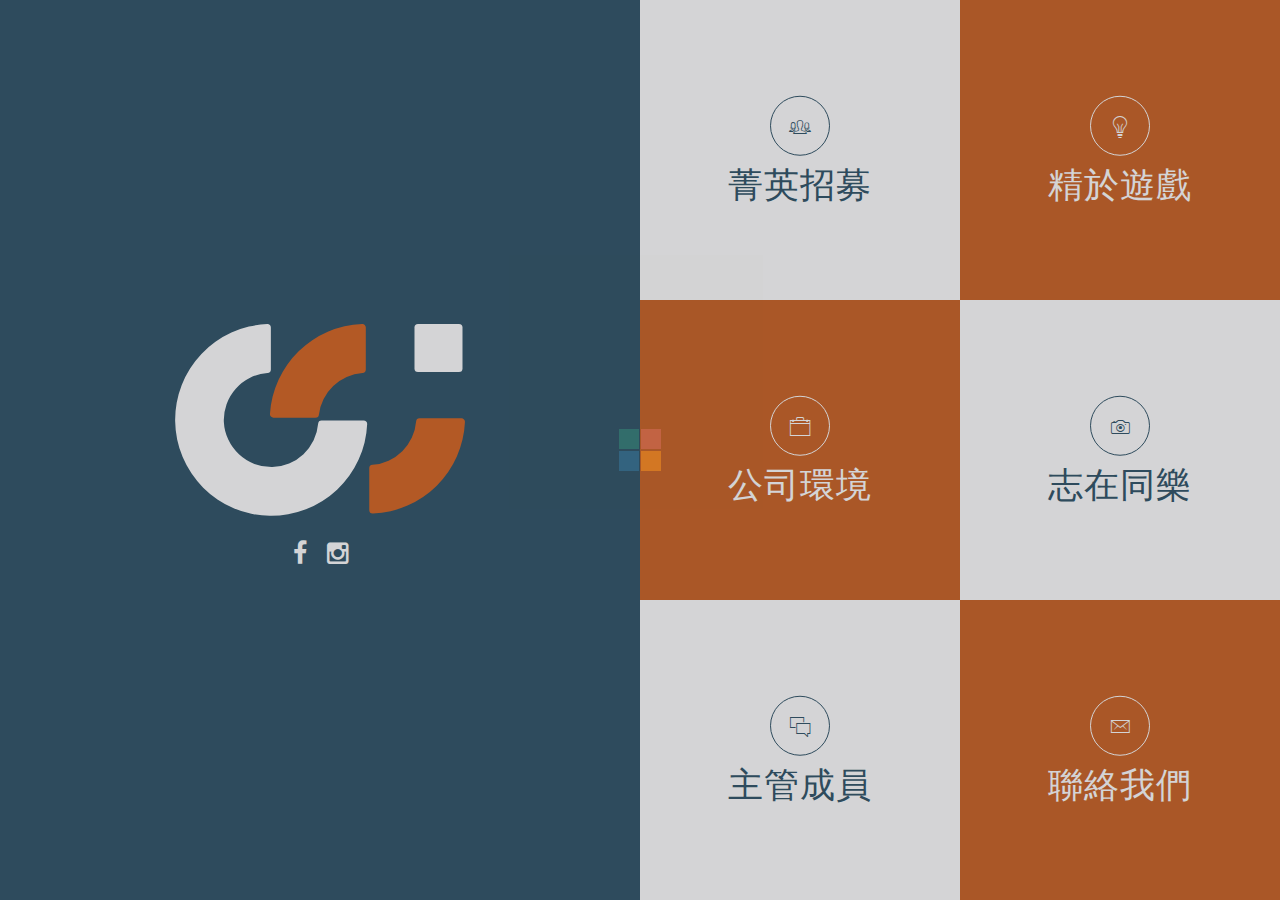
==== index.html @ e5012717 "deploy" ====
<!doctype html>

<html lang="en" class="no-js">

<head>

    <!-- meta data -->

    <meta charset="UTF-8">
    <meta http-equiv="X-UA-Compatible" content="IE=edge">
    <meta name=viewport content="width=device-width, initial-scale=1">

    <!-- title and favicon -->

    <title>搞資訊 :: 專業的團隊</title>


    <!--necessary stylesheets -->

    <link type="text/css" rel="stylesheet" href="assets/css/bootstrap.min.css">
    <link type="text/css" rel="stylesheet" href="assets/css/font-awesome.min.css">
    <link type="text/css" rel="stylesheet" href="assets/css/ionicons.min.css">
    <link type="text/css" rel="stylesheet" href="assets/css/magnific-popup.css">
    <link type="text/css" rel="stylesheet" href="assets/css/owl.carousel.css">
    <link type="text/css" rel="stylesheet" href="assets/css/owl.theme.css">
    <link type="text/css" rel="stylesheet" href="assets/css/style.css">

    <!--[if lt IE 9]>
    <script src="https://oss.maxcdn.com/html5shiv/3.7.2/html5shiv.min.js"></script>
    <script src="https://oss.maxcdn.com/respond/1.4.2/respond.min.js"></script>
    <![endif]-->

    <!--[if IE]>
		<style>
		    .flip-container:hover .back,
			.flip-container.hover .back {
			    backface-visibility: visible !important;
			}
		</style>
	<![endif]-->


</head>


<body>

    <!--
    1 ) Preloader
    -->

    <div id="preloader">
        <div class="loader">
            <span></span>
            <span></span>
            <span></span>
            <span></span>
        </div>
    </div>

    <!-- home-page -->

    <div class="home-page">

        <!--
        2 ) Intro Content
        -->

        <div class="introduction flexBox image_logo_intro">
            <div class="intro-content ">
                <div class="flexBox col-xs-9 col-sm-12">
                    <img alt="" src="assets/img/logo.svg" class="">
                    <div class="social-media">
                    <a href="#" class="fa fa-facebook" data-toggle="tooltip" title="Facebook"></a>
                    <a href="#" class="fa fa-instagram" data-toggle="tooltip" title="Instagram"></a>
                    </div>
                    <!-- Social Media Icons [ END ] -->
                </div>
            </div>
        </div>


        <!--
        3 ) Navigation Menu
        -->

        <div class="six_nav_item menu">
            <div data-url_target="faq" class="menu_button">
                <!-- <img alt="" src="assets/img/about.jpg"> -->
                <div class="mask white"></div>
                <div class="heading white">
                    <i class="ion-ios-people-outline hidden-xs"></i>
                    <h2>菁英招募</h2>
                </div>
            </div>

            <div data-url_target="service" class="service-btn menu_button">
                <!-- <img alt="" src="assets/img/service.jpg"> -->
                <div class="mask"></div>
                <div class="heading">
                    <i class="ion-ios-lightbulb-outline hidden-xs"></i>
                    <h2>精於遊戲</h2>
                </div>
            </div>


            <div data-url_target="portfolio" class="portfolio-btn menu_button">
                <!-- <img alt="" src="assets/img/portfolio.jpg"> -->
                <div class="mask"></div>
                <div class="heading">
                    <i class="ion-ios-briefcase-outline hidden-xs"></i>
                    <h2>公司環境</h2>
                </div>
            </div>


            <div data-url_target="gallery" class="gallery-btn menu_button">
                <!-- <img alt="" src="assets/img/gallery.jpg"> -->
                <div class="mask white"></div>
                <div class="heading white">
                    <i class="ion-ios-camera-outline hidden-xs"></i>
                    <h2>志在同樂</h2>
                </div>
            </div>


            <div data-url_target="about_us" class="faq-btn menu_button">
                <!-- <img alt="" src="assets/img/faq.jpg"> -->
                <div class="mask white"></div>
                <div class="heading white">
                    <i class="ion-ios-chatboxes-outline hidden-xs"></i>
                    <h2>主管成員</h2>
                </div>
            </div>


            <div data-url_target="contact" class="contact-btn menu_button">
                <!-- <img alt="" src="assets/img/contact.jpg"> -->
                <div class="mask"></div>
                <div class="heading">
                    <i class="ion-ios-email-outline hidden-xs"></i>
                    <h2>聯絡我們</h2>
                </div>
            </div>

        </div>
    </div>

    <!--
    4 ) Close Button
    -->

    <div class="close-btn"></div>

    <!--
    5 ) Profile Page
    -->

    <div id="about_us" class="profile-page container-fluid page">
        <div class="row">
            <!--( a ) Profile Page Fixed Image Portion -->

            <div class="image-container col-md-3 hidden-xs hidden-sm">
                <div class="mask">
                </div>
                <div class="main-heading">
                    <h1>About us</h1>
                </div>
            </div>

            <!--( b ) Profile Page Content -->

            <div class="content-container col-md-9 col-sm-12">

                <!--( B ) What Can I Do -->

                <div class="clearfix full-height">
                    <h2 class="small-heading">主管成員</h2>
                    <div class="col-md-10 col-md-offset-1 col-xs-10 col-xs-offset-1">
                        <div class="row">

                            <div class="col-md-4 col-sm-12">
                                <div class="faq-desc-item">
                                    <div class="flip-container text-center">
                                        <div class="front flipper">
                                            <div class="team-member-box center-block text-center">
                                                <img src="assets/img/ceo.jpeg">
                                                <h4 class="text-capitalize">Nigel Ren</h4>
                                                <p class="text-uppercase">ceo</p>
                                            </div>
                                        </div><!-- front flipper -->
                                        <div class="back flipper">
                                            <h5>Nigel Ren</h5>
                                            <p>台資企業大陸地區行銷部門負責人，大陸地區產品專案經理，曾負責帶領兩岸品牌創建團隊，具多年網路行銷團隊經驗。擅長運用新穎文字結合多媒體傳播，重視團隊文化之建立，及成員間相互溝通，尊重多元意見，以營造良好的團隊工作環境。
                                            </p>
                                        </div><!-- /.back flipper -->
                                    </div><!-- /.flip-container -->
                                </div>
                            </div>

                            <div class="col-md-4 col-sm-12">
                                <div class="faq-desc-item">
                                    <div class="flip-container text-center">
                                        <div class="front flipper">
                                            <div class="team-member-box center-block text-center">
                                                <img src="assets/img/coo.jpeg">
                                                <h4 class="text-capitalize">Shin hui Yeh</h4>
                                                <p class="text-uppercase">coo</p>
                                            </div>
                                        </div><!-- front flipper -->
                                        <div class="back flipper">
                                            <h5>Shin hui Yeh</h5>
                                            <p>協助公司未來發展戰略中，編制的計劃要能從現有的實際業務出發，為公司創造最大價值，協助制定公司擴張戰略。
                                             在財務的預算和管理制定並要求嚴格執行相應的程序，以確保公司管理者取得的信息完全無誤，用以確定目標、做出決策、監督經營。
                                            </p>
                                        </div><!-- /.back flipper -->
                                    </div><!-- /.flip-container -->
                                </div>
                            </div>

                            <div class="col-md-4 col-sm-12">
                                <div class="faq-desc-item">
                                    <div class="flip-container text-center">
                                        <div class="front flipper">
                                            <div class="team-member-box center-block text-center">
                                                <img src="assets/img/cto.jpeg">
                                                <h4 class="text-capitalize">Rex</h4>
                                                <p class="text-uppercase">cto</p>
                                            </div>
                                        </div><!-- front flipper -->
                                        <div class="back flipper">
                                            <h5>Rex</h5>
                                            <p>具備多年互聯網及軟體開發經驗。於大數據、影像辨識、IOT領域等豐富的技術背景，能不斷評估最新的技術動態，隨時思考新的技術與公司現今產品、下一代產品可能發生的關聯性，研究如何運用新的技術改進、創造新的產品及服務。
                                            </p>
                                        </div><!-- /.back flipper -->
                                    </div><!-- /.flip-container -->
                                </div>
                            </div>


                        </div>
                    </div>
                </div>

                <!--( D ) Footer -->

                <div class="footer clearfix">
                    <div class="col-md-10 col-md-offset-1 col-xs-10 col-xs-offset-1">
                        <div class="row">
                            <div class="col-md-6 col-sm-12 col-xs-12">
                                <p class="copyright">Copyright &copy; 2020
                                    <a href="#">搞之訊有限公司</a>
                                </p>
                            </div>

                            <div class="col-md-6 col-sm-12 col-xs-12">
                                <p class="author">
                                    聯絡電話: 04-22546827<br>傳真: 04-22548927
                                </p>
                            </div>
                        </div>
                    </div>
                </div>
            </div>
        </div>
    </div>

    <!--
    6 ) Service Page
    -->

    <div id="service" class="service-page container-fluid page">
        <div class="row">
            <!--( a ) Service Page Fixed Image Portion -->

            <div class="image-container col-md-3 hidden-xs hidden-sm">
                <div class="mask">
                </div>
                <div class="main-heading">
                    <h1>Game</h1>
                </div>
            </div>

            <!--( b ) Service Page Content -->

            <div class="content-container col-md-9 col-sm-12">

                <!--( A ) Services -->

                <div class="clearfix full-height">
                    <h2 class="small-heading">精於遊戲</h2>
                    <div class="col-md-10 col-md-offset-1 col-xs-10 col-xs-offset-1">
                        <div class="row">
                            <div class="col-md-10 col-md-offset-1">
                                搞之訊專業製作團隊以多年市場經驗，整合最新技術與高科技硬體環 境，打造第三方平台提供各種資訊，設計風格新穎。
因應網路趨勢發展與服務漸為產業核心的潮流，專注研發外，更提供客 戶服務，為客戶打造公平、公開的專屬平台。

                            </div>
                        </div>
                    </div>
                </div>
                <!-- end: services section -->

                <!-- Footer -->

                <div class="footer clearfix">
                    <div class="col-md-10 col-md-offset-1 col-xs-10 col-xs-offset-1">
                        <div class="row">
                            <div class="col-md-6 col-sm-12 col-xs-12">
                                <p class="copyright">Copyright &copy; 2020
                                    <a href="#">搞之訊有限公司</a>
                                </p>
                            </div>

                            <div class="col-md-6 col-sm-12 col-xs-12">
                                <p class="author">
                                   聯絡電話 04-22546827<br>傳真: 04-22548927
                                </p>
                            </div>
                        </div>
                    </div>
                </div>
            </div>
        </div>
    </div>

    <!--
    7 ) Portfolio Page
    -->
    <div id="portfolio" class="portfolio-page container-fluid page">
        <div class="row">
            <!--( a ) Gallery Page Fixed Image Portion -->

            <div class="image-container col-md-3 hidden-xs hidden-sm">
                <div class="mask">
                </div>
                <div class="main-heading">
                    <h1>公司環境</h1>
                </div>
            </div>

            <!--( b ) Gallery Page Content -->

            <div class="content-container col-md-9 col-sm-12">

                <!--( a ) gallery images -->

                <div class="clearfix full-height">
                    <h2 class="small-heading">公司環境</h2>
                    <div class="col-md-10 col-md-offset-1 col-xs-10 col-xs-offset-1">
                        <div class="row">
                            <div class="pop-up-gallery">
                                <div class="col-md-4 col-xs-12">
                                    <a href="assets/img/room/01.jpg" class="popup_gallery">
                                        <img src="assets/img/room/01.jpg" alt="Image 1"
                                            class="img-responsive center-block">
                                    </a>
                                </div>

                                <div class="col-md-4 col-xs-12">
                                    <a href="assets/img/room/02.jpg" class="popup_gallery">
                                        <img src="assets/img/room/02.jpg" alt="Image 2"
                                            class="img-responsive center-block">
                                    </a>
                                </div>

                                <div class="col-md-4 col-xs-12">
                                    <a href="assets/img/room/03.jpg" class="popup_gallery">
                                        <img src="assets/img/room/03.jpg" alt="Image 3"
                                            class="img-responsive center-block">
                                    </a>
                                </div>

                                <div class="col-md-4 col-xs-12">
                                    <a href="assets/img/room/04.jpg" class="popup_gallery">
                                        <img src="assets/img/room/04.jpg" alt="Image 4"
                                            class="img-responsive center-block">
                                    </a>
                                </div>

                                <div class="col-md-4 col-xs-12">
                                    <a href="assets/img/room/05.jpg" class="popup_gallery">
                                        <img src="assets/img/room/05.jpg" alt="Image 5"
                                            class="img-responsive center-block">
                                    </a>
                                </div>

                            </div>
                        </div>
                    </div>
                </div>

                <!--( B ) Footer -->

                <div class="footer clearfix">
                    <div class="col-md-10 col-md-offset-1 col-xs-10 col-xs-offset-1">
                        <div class="row">
                            <div class="col-md-6 col-sm-12 col-xs-12">
                                <p class="copyright">Copyright &copy; 2020
                                    <a href="#">搞之訊有限公司</a>
                                </p>
                            </div>

                            <div class="col-md-6 col-sm-12 col-xs-12">
                                <p class="author">
                                    聯絡電話: 04-22546827<br>傳真: 04-22548927
                                </p>
                            </div>
                        </div>
                    </div>
                </div>
            </div>
        </div>
    </div>
    <!--
    8 ) Gallery Page
    -->

    <div id="gallery" class="gallery-page container-fluid page">
        <div class="row">
            <!--( a ) Gallery Page Fixed Image Portion -->

            <div class="image-container col-md-3 hidden-xs hidden-sm">
                <div class="mask">
                </div>
                <div class="main-heading">
                    <h1>志在同樂</h1>
                </div>
            </div>

            <!--( b ) Gallery Page Content -->

            <div class="content-container col-md-9 col-sm-12">

                <!--( a ) gallery images -->

                <div class="clearfix">
                    <h2 class="small-heading">志在同樂</h2>
                    <div class="col-md-10 col-md-offset-1 col-xs-10 col-xs-offset-1">
                        <div class="row">
                            <div>
                                <h5>公司福利活動:</h5>    
                            <ol style="padding-inline-start: 23px;">
                                <li>優於勞基法的休假制度 (特休、連假提前下班、彈性放假不補班) -</li>
                                <li>每年健康檢查補助</li>
                                <li>員工推薦獎金</li>
                                <li>不定期聚餐</li>
                                <li>每週五訂飲料</li>
                                <li>豐富的零食區</li>
                                <li>生日慶生</li>
                                <li>冬至進補</li>
                                <li>尾牙活動</li>
                                <li>在職進修補助</li>
                                <li>國內或外員工旅遊 -</li>
                                <li>下班運動活動 ( 羽毛球、保齡球 )</li>
                                <li>技術部配發 Macbook Pro 工作機</li>
                            </ol>    
                            </div>

                            <div class="pop-up-gallery">

                                <div class="col-md-3 col-xs-12">
                                    <a href="assets/img/activePic/05.jpg" class="popup_gallery">
                                        <img src="assets/img/activePic/eat.jpg" alt="Image 77"
                                            class="img-responsive center-block">
                                    </a>
                                </div>

                                <div class="col-md-3 col-xs-12">
                                    <a href="assets/img/activePic/06.jpg" class="popup_gallery">
                                        <img src="assets/img/activePic/eat2.jpg" alt="Image 66"
                                            class="img-responsive center-block">
                                    </a>
                                </div>

                                <div class="col-md-3 col-xs-12">
                                    <a href="assets/img/activePic/07.jpg" class="popup_gallery">
                                        <img src="assets/img/activePic/07.jpg" alt="Image 7"
                                            class="img-responsive center-block">
                                    </a>
                                </div>

                                <div class="col-md-3 col-xs-12">
                                    <a href="assets/img/activePic/11.jpg" class="popup_gallery">
                                        <img src="assets/img/activePic/11.jpg" alt="Image 11"
                                            class="img-responsive center-block">
                                    </a>
                                </div>
                            </div>

                        </div>
                    </div>
                </div>

                <!--( B ) Footer -->

                <div class="footer clearfix">
                    <div class="col-md-10 col-md-offset-1 col-xs-10 col-xs-offset-1">
                        <div class="row">
                            <div class="col-md-6 col-sm-12 col-xs-12">
                                <p class="copyright">Copyright &copy; 2020
                                    <a href="#">搞之訊有限公司</a>
                                </p>
                            </div>

                            <div class="col-md-6 col-sm-12 col-xs-12">
                                <p class="author">
                                    聯絡電話: 04-22546827<br>傳真: 04-22548927
                                </p>
                            </div>
                        </div>
                    </div>
                </div>
            </div>
        </div>
    </div>

    <!--
    9 ) FAQ Page
    -->

    <div id="faq" class="faq-page container-fluid page">
        <div class="row">
            <!--( a ) FAQ Page Fixed Image Portion -->

            <div class="image-container col-md-3 hidden-xs hidden-sm">
                <div class="mask">
                </div>
                <div class="main-heading">
                    <h1>recruitment</h1>
                </div>
            </div>

            <!--( b ) FAQ Page Content -->

            <div class="content-container col-md-9 col-sm-12">

                <!--( A ) FAQ -->

                <div class="clearfix full-height">
                    <h2 class="small-heading">菁英招募</h2>
                    <div class="col-md-10 col-md-offset-1 col-xs-10 col-xs-offset-1">
                        <div class="row">
                            <div class="col-md-10 col-md-offset-1">
                                搞之訊科技積極尋找「志同道合」的夥伴一起創造歷史新頁，未來，我們深信翱騰的表現將會更加亮眼，歡迎不畏挑戰、勇於突破的您，加入我們的團隊。
                            </div>
                            <div class="project-controls">
                                <button class="filter"><a href="https://www.104.com.tw/company/1a2x6bkooi?jobsource=checkc" target="_blank">最新求職資訊</a></button>
                            </div>
                            <div class="flexBox">
                            <div class="col-md-8 col-xs-12">
                                    <img src="assets/img/all.jpg" alt="Image 1"
                                        class="img-responsive center-block">
                            </div>
                        </div>
                        </div>

                    </div>
                </div>


                  <!-- Footer -->
            <div class="footer clearfix">
                <div class="col-md-10 col-md-offset-1 col-xs-10 col-xs-offset-1">
                    <div class="row">
                        <div class="col-md-6 col-sm-12 col-xs-12">
                            <p class="copyright">Copyright &copy; 2020
                                <a href="#">搞之訊有限公司</a>
                            </p>
                        </div>

                        <div class="col-md-6 col-sm-12 col-xs-12">
                            <p class="author">
                                聯絡電話: 04-22546827<br>傳真: 04-22548927
                            </p>
                        </div>
                    </div>
                </div>
            </div>
            </div>
        </div>

    </div>

    <!--
    10 ) Contact Page
    -->

    <div id="contact" class="contact-page container-fluid page">
        <div class="row">
            <!--( a ) Contact Page Fixed Image Portion -->

            <div class="image-container col-md-3 hidden-xs hidden-sm">
                <div class="mask">
                </div>
                <div class="main-heading">
                    <h1>contact</h1>
                </div>
            </div>

            <!--( b ) Contact Page Content -->

            <div class="content-container col-md-9 col-sm-12">

                <!--( A ) Contact Form -->

                <div class="clearfix full-height">
                    <h2 class="small-heading">COME IN TOUCH</h2>
                    <div class="col-md-10 col-md-offset-1 col-xs-10 col-xs-offset-1">
                        <div class="contact-info">
                            <div class="row">
                                <div class="col-md-6">
                                    <div class="data">
                                        <i class="fa fa-map-marker"></i>
                                        <span>
                                            台中市西屯區惠中路一段88號25樓
                                        </span>
                                    </div>

                                    <div class="data">
                                        <i class="fa fa-envelope"></i>
                                        <span>
                                            service@gets-info.com
                                        </span>
                                    </div>

                                    <div class="data">
                                        <i class="fa fa-phone"></i>
                                        <span>
                                            電話:04-22546827<br>
                                            傳真:04-22548927
                                        </span>
                                    </div>
                                </div>
                                <div class="col-md-6">
                                    <div id="map-canvas"></div>
                                </div>
                            </div>

                        </div>

                        <!-- <div class="contact-form">
                            <div class="row">
                                <form id="contactForm" method="post" action="php/contact.php">

                                    <div class="col-md-6 col-sm-6">
                                        <div class="form-group">
                                            <input name="name" type="text" class="form-control" id="name"
                                                required="required" placeholder="  Name">
                                        </div>
                                    </div>

                                    <div class="col-md-6 col-sm-6">
                                        <div class="form-group">
                                            <input name="email" type="email" class="form-control" id="email"
                                                required="required" placeholder="  Email">
                                        </div>
                                    </div>

                                    <div class="col-md-12 col-sm-12">
                                        <div class="form-group">
                                            <textarea name="message" type="text" class="form-control" id="message"
                                                rows="5" required="required" placeholder="  Message"></textarea>
                                        </div>
                                    </div>

                                    <div class="col-md-4 col-xs-12">
                                        <button type="submit" id="cfsubmit" class="btn btn-send">
                                            送出
                                        </button>
                                    </div>
                                    <div id="contactFormResponse" class="col-md-8 col-xs-12"></div>
                                </form>
                            </div>
                        </div> -->
                    </div>
                </div>

                <!-- ( D ) Footer -->

                <div class="footer clearfix">
                    <div class="col-md-10 col-md-offset-1 col-xs-10 col-xs-offset-1">
                        <div class="row">
                            <div class="col-md-6 col-sm-12 col-xs-12">
                                <p class="copyright">Copyright &copy; 2020
                                    <a href="#">搞之訊有限公司</a>
                                </p>
                            </div>

                            <div class="col-md-6 col-sm-12 col-xs-12">
                                <p class="author">
                                    聯絡電話: 04-22546827<br>傳真: 04-22548927
                                </p>
                            </div>
                        </div>
                    </div>
                </div>
            </div>
        </div>
    </div>

    <!--  
    11 ) Javascript
    - -->

    <script type="text/javascript" src="assets/js/jquery-2.1.3.min.js"></script>
    <script type="text/javascript" src="assets/js/bootstrap.min.js"></script>
    <script type="text/javascript" src="assets/js/modernizr.js"></script>
    <script type="text/javascript" src="assets/js/jquery.easing.min.js"></script>
    <script type="text/javascript" src="assets/js/jquery.mixitup.min.js"></script>
    <script type="text/javascript" src="assets/js/jquery.magnific-popup.min.js"></script>
    <script type="text/javascript" src="assets/js/owl.carousel.min.js"></script>
    <!-- <script async defer src="http://maps.google.com/maps/api/js?key=AIzaSyDw7NwAnx30OuhLJrX4Hay_0nvDaC9tcrg&callback=initMap"></script> -->
    <script type="text/javascript" src="assets/js/script.js"></script>
    <!-- <script>
      function initMap() {
        var location = {lat: 40.565934, lng: -122.388118};
        var map = new google.maps.Map(document.getElementById('map-canvas'), {
            zoom: 14,
            center: location,
            scrollwheel: false,
            mapTypeId: google.maps.MapTypeId.ROADMAP
        });
        var marker = new google.maps.Marker({
            position: location,
            map: map,
            title:"Boots4 Office"
        });
    }
    </script> -->

</body>

</html>
---- assets/css/style.css ----
/*
--------------------------------------------------------* 

[Boots4, Main Stylesheet ]

    Name         : Boots4 - Responsive Onepage Resume Template for bootstrap 4

    Version      :  4.0.0-alpha (http://getbootstrap.com)

    Author       :  Technext

--------------------------------------------------------

   TABLE OF CONTENTS:
  ====================

    1 ) Font Import From Google Fonts

    2 ) Preloader Styles

    3 ) General Rulas

    4 ) Homepage Styles

        - ( a ) Homepage
        - ( b ) Introduction Section
        - ( c ) Navigation Menu

    5 ) Close Button

    6 ) General Rules for Content Pages Fixed Image

    7 ) Profile Page

        - ( a ) Story of Glory
        - ( b ) What Can I Do
        - ( c ) Some Facts

    8 ) Service Page

    9 ) Portfolio Page

        - ( a ) Portfolio Section
        - ( b )  Testimonial Section

    10 ) Gallery Page

    11 ) FAQ Page

    12 ) Contact Page

        - ( a )  Contact Form
        - ( b )  Contact Details

    13 ) Footer

--------------------------------------------------------
*/


/*-----------------------------------
   1 ) Font Import From Google Fonts
  -----------------------------------*/

@import url(https://fonts.googleapis.com/css?family=Raleway:400,100,300,500);
@import url(https://fonts.googleapis.com/css?family=Playfair+Display:400,700,900);
@import url(https://fonts.googleapis.com/css?family=Montserrat:400,700);

/*----------------------
   2 ) Preloader Styles
  ----------------------*/

#preloader {
    position: fixed;
    top: 0;
    left: 0;
    right: 0;
    bottom: 0;
    background-color: #1a1b23;
    z-index: 10000;
}

.p-0 {
   padding: 5px !important; 
}

.loader {
    position: absolute;
    width: 42px;
    height: 42px;
    -webkit-animation: preloader_6 5s infinite linear;
    animation: preloader_6 5s infinite linear;
    left: 50%;
    top: 50%;
    margin-left: -21px;
    margin-top: -21px;
}

.loader span {
    width: 20px;
    height: 20px;
    position: absolute;
    background: red;
    display: block;
    -webkit-animation: preloader_6_span 1s infinite linear;
    animation: preloader_6_span 1s infinite linear;
}

.loader span:nth-child(1) {
    background: #2ecc71;
}

.loader span:nth-child(2) {
    left: 22px;
    background: #9b59b6;
    -webkit-animation-delay: .2s;
    animation-delay: .2s;
}

.loader span:nth-child(3) {
    top: 22px;
    background: #3498db;
    -webkit-animation-delay: .4s;
    animation-delay: .4s;
}

.loader span:nth-child(4) {
    top: 22px;
    left: 22px;
    background: #f1c40f;
    -webkit-animation-delay: .6s;
    animation-delay: .6s;
}

@-webkit-keyframes preloader_6_span {
    0% {
        -webkit-transform: scale(1);
        transform: scale(1);
    }
    50% {
        -webkit-transform: scale(0.5);
        transform: scale(0.5);
    }
    100% {
        -webkit-transform: scale(1);
        transform: scale(1);
    }
}

@keyframes preloader_6_span {
    0% {
        -webkit-transform: scale(1);
        transform: scale(1);
    }
    50% {
        -webkit-transform: scale(0.5);
        transform: scale(0.5);
    }
    100% {
        -webkit-transform: scale(1);
        transform: scale(1);
    }
}


/*-------------------
   3 ) General Rulas
  -------------------*/

html {
    font-size: 16px;
}

body {
    font-size: 1em;
}

p,
h1,
h2,
h3,
h4,
h5,
h6 {
    color: #343333;
}

html,
body,
textarea,
button,
input {
    font-family: 'Montserrat', sans-serif;
}

h1,
h2,
h3,
h4,
h5,
h6 {
    font-family: 'Montserrat', sans-serif;
}

p {
    font-size: 1em;
    line-height: 1.42;
}

h1 {
    font-size: 5.063em;
    font-weight: 400;
}

h2 {
    font-size: 3.375em;
    font-weight: 400;
}

h2.small-heading {
    padding: 60px 0 10px 0;
    font-size: 2.25em;
    margin-bottom: 60px;
    position: relative;
    display: block;
    text-align: center;
}

h2.small-heading:after {
    position: absolute;
    font-family: 'FontAwesome';
    font-size: 35px;
    content: "\f107";
    left: 50%;
    bottom: -28px;
    color: #073a63;
    background-color: #ffffff;
    padding: 0px 8px;
    transform: translateX(-50%);
    -webkit-transform: translateX(-50%);
    -moz-transform: translateX(-50%);
    -ms-transform: translateX(-50%);
    -o-transform: translateX(-50%);
}

h2.small-heading:before {
    position: absolute;
    bottom: -10px;
    content: "";
    height: 2px;
    background-color: #073a63;
    display: block;
    width: 23%;
    left: 50%;
    transform: translateX(-50%);
    -webkit-transform: translateX(-50%);
    -moz-transform: translateX(-50%);
    -ms-transform: translateX(-50%);
    -o-transform: translateX(-50%);
}

h3 {
    font-size: 2.25em;
    font-weight: 400;
}

body {
    overflow-x: hidden;
}



/*-----------------------------------
   Index Page (Showcase Page)
  -----------------------------------*/

.showcase {
    overflow-x: hidden;
    width: 100%;
    position: relative;
}

.showcase-section {
    padding-top: 80px;
    padding-bottom: 20px;
}

.showcase-section .pad {
    padding: 0 60px;
}

.showcase-section .pad h3 {
    margin-bottom: 40px;
    font-size: 22px;
    font-weight: 600;
    color: #5f5f5f;
}

.showcase-section a {
    display: block;
}

.showcase-section a:hover, .showcase-section a:focus {
    text-decoration: none;
}

.showcase-section .title {
    margin-bottom: 50px;
}

.showcase-section .showcase-item {
    margin-bottom: 60px;
    position: relative;
    background-color: rgb(236, 236, 236);
}

.showcase-section .showcase-item .item {
    position: relative;
    overflow: hidden;
}

.showcase-section .showcase-item .item .img-wrap {
    border: 1px solid rgba(0, 0, 0, 0.1);
    padding: 0;
    background-color: #fff;
}

.showcase-section .showcase-item .item .item-title h5 {
    padding: 15px;
    margin-bottom: 0px;
    color: #111;
    font-family: 'Montserrat', sans-serif;
    font-weight: 500;
    font-size: 14px;
    transition: all 0.4s;
    -webkit-transition: all 0.4s;
    -moz-transition: all 0.4s;
    -ms-transition: all 0.4s;
    -o-transition: all 0.4s;
}

.showcase-section .showcase-item .item .new-arrived {
  position: absolute;
  top: 56px;
  left: -21px;
  -webkit-transform: rotateZ(-45deg);
  transform: rotateZ(-45deg);
}

.showcase-section .showcase-item .item .new-arrived:after {
  content: 'NEW';
    border: 1px solid #0ebd00;
    padding: 3px 40px;
    font-size: 10px;
    line-height: 1;
    font-weight: bold;
    color: #0ebd00;
    letter-spacing: 1px;
    position: absolute;
    font-family: 'Montserrat', sans-serif;
}

.showcase-section .showcase-item:hover a, .showcase-section .showcase-item:focus a {
    text-decoration: none;
}

.showcase-section .showcase-item:hover .item, .showcase-section .showcase-item:focus .item {
    box-shadow: 0px 0px 30px 0px rgba(0, 0, 0, 0.05);
}

.showcase-section .showcase-item:hover .item .item-title h5, .showcase-section .showcase-item:focus .item .item-title h5 {
    color: #73569d;
}

.showcase-header {
    background-image: url('../img/showcase_header_bg.jpg');
    background-size: cover;
    background-position: center center;
    background-repeat: no-repeat;
    color: #fff;
    position: relative;
}

.showcase-header .overlay {
    position: absolute;
    width: 100%;
    height: 100%;
    top: 0;
    left: 0;
    background-color: rgba(0, 0, 0, 0.4);
}

.showcase-header .intro-box .intro {
    height: 50vh;
}

.showcase-header h1 {
    font-size: 45px;
    font-weight: bold;
    letter-spacing: 3px;
    margin-bottom: 0;
    color: #fff;
    position: relative;
    display: inline-block;
    margin-top: 80px;
}

.showcase-header h1 span.v-marker {
    position: absolute;
    font-size: 13px;
    background-color: #c7282f;
    border-radius: 100%;
    width: 36px;
    height: 36px;
    text-align: center;
    top: 1px;
    right: -27px;
    line-height: 36px;
    letter-spacing: 0;
}

.showcase-header p {
    font-size: 18px;
    width: 90%;
    font-weight: 200;
    margin: 0 auto;
    line-height: 1.4;
    margin-bottom: 40px;
    color: #fff;
    letter-spacing: 2px;
    position: relative;
}

@media (min-width: 768px) {
    .showcase-header h1 {
        font-size: 75px;
        margin-top: 100px;
    }

    .showcase-header p {
        font-size: 17px;
        max-width: 500px;
    }
}

@media (max-width: 767px) {
    .showcase-header h1 span.v-marker {
        font-size: 12px;
        width: 30px;
        height: 30px;
        line-height: 32px;
        right: -30px;
    }
}



/*---------------------
   4 ) Homepage Styles
  ---------------------*/


/* ( a ) Homepage */

.home-page {
    width: 100vw;
    height: 100vh;
    overflow: hidden;
    position: fixed;
    top: 0;
    left: 0;
    z-index: 2000;
}


/* ( b ) Introduction Section */

.introduction {
    float: left;
    padding: 0;
    overflow: hidden;
    position: relative;
    background-color: #33576a;
}

.flexBox {
    margin: auto;
	display: flex;
    justify-content: center;
    align-items: center;
    flex-wrap: wrap; 
}

.flexBox img {
    width: 100%;
}

/* .introduction img.logo {
    width: 250px;
    position: relative;
} */

.mask {
    width: 100%;
    height: 100%;
    opacity: 0.8;
    background-color: #ff7f32;
    filter: alpha(opacity=80);
    position: absolute;
    top: 0;
    left: 0;
    background-size: cover;
    background-position: 20% 50%;
    -webkit-transition: -webkit-transform 1s linear;
    -moz-transition: -moz-transform 1s linear;
    -ms-transition: -ms-transform 1s linear;
    -o-transition: -o-transform 1s linear;
    transition: transform 1s linear;
}

.white {
    background-color: #fff;
    opacity: 1;
}
.white > div h2 {
    color: #33576a;
}

/* .image_logo_intro .intro-content {
    top: 20%;
} */

.text_logo_intro .intro-content {
    top: 35%;
}

.intro-content {
    font-family: 'Playfair Display', serif;
    position: relative;
    max-width: 320px;
    z-index: 10;
    display: flex;
    justify-content: center;
    align-items: center;
    margin: 0 auto;
    flex-wrap: wrap;
}

.intro-content h1 {
    color: #4b4b4b;
    display: block;
    font-family: 'Playfair Display', serif;
    padding-left: 50px;
    margin-bottom: -15px;
    font-size: 35px;
    font-weight: 700;
}

.intro-content span {
    color: #6f5499;
    font-size: 135px;
    font-weight: 700;
    line-height: 0px;
    letter-spacing: 1px;
}

.intro-content span.number {
    font-size: 15em;
}

.intro-content .slogan-text {
    font-weight: 400;
    font-size: 25px;
    padding-left: 21px;
}

/* .image_logo_intro .intro-content .social-media {
    margin-top: 120%;
} */

.text_logo_intro .intro-content .social-media {
    margin-top: 50px;
}

.social-media {
    font-size: 25px;
    text-align: center;
    position: relative;
    display: inline-flex;
    margin-top: 15px;
}

.social-media a {
    color: #fff;
    text-decoration: none;
    outline: 0 none;
    margin: 10px 0;
    padding: 0 10px;
}

.social-media a + .tooltip > .tooltip-inner {
    background-color: transparent;
    color: #ff7f32;
    font-size: 16px;
}

.social-media a + .tooltip > .tooltip-arrow {
    border-bottom-color: transparent;
}


/*Bootstrap tooltips Customized*/

.social-media a:hover {
    color: #ff7f32;
}


/* ( c ) Navigation Menu */

.menu {
    float: left;
    padding: 0;
    position: relative;
    background: #000;
}

.four_nav_item.menu > div {
    height: 50%;
}

.six_nav_item.menu > div {
    height: 33.33%;
}

.menu > div {
    width: 50%;
    overflow: hidden;
    float: left;
    position: relative;
    cursor: pointer;
}

.menu_button:hover .mask {
    -webkit-transform: scale(1.2);
    -moz-transform: scale(1.2);
    -ms-transform: scale(1.2);
    -o-transform: scale(1.2);
    transform: scale(1.2);
    -webkit-transition: -webkit-transform 1s linear;
    -moz-transition: -moz-transform 1s linear;
    -ms-transition: -ms-transform 1s linear;
    -o-transition: -o-transform 1s linear;
    transition: transform 1s linear;
}

.heading {
    position: relative;
    text-align: center;
    top: 50%;
    -webkit-transform: translateY(-50%);
    -ms-transform: translateY(-50%);
    transform: translateY(-50%);
}

.heading i {
    background: transparent;
    border-radius: 50%;
    border: 1px solid #ffffff;
    color: #ffffff;
    display: block;
    font-size: 25px;
    height: 60px;
    line-height: 60px;
    margin: auto auto 10px;
    text-align: center;
    width: 60px;
    -webkir-transition: all 0.3s;
    -webkit-transition: all 0.3s;
    transition: all 0.3s;
}

.white i {
    background: transparent;
    border-radius: 50%;
    border: 1px solid #33576a;
    color: #33576a;
    display: block;
    font-size: 25px;
    height: 60px;
    line-height: 60px;
    margin: auto auto 10px;
    text-align: center;
    width: 60px;
    -webkir-transition: all 0.3s;
    -webkit-transition: all 0.3s;
    transition: all 0.3s;
}

.menu > div .white h2 {
   color: #33576a;
}

.menu > div:hover .heading i {
    box-shadow: 0 0 0 50px rgba(256, 256, 256, 0);
}

.menu > div h2 {
    color: #fff;
    font-family: 'Raleway', sans-serif;
    font-size: 35px;
    font-weight: 100;
    text-align: center;
    margin: 0;
    letter-spacing: 1px;
}

.menu .white > div h2 {
    color: #33576a;
    font-family: 'Raleway', sans-serif;
    font-size: 35px;
    font-weight: 100;
    text-align: center;
    margin: 0;
    letter-spacing: 1px;
}

.menu > div h2 span {
    color: #00B796;
}


/*------------------
   5 ) Close Button
  ------------------*/

.close-btn {
    background: url(../img/close.png);
    z-index: 1000;
    cursor: pointer;
    width: 40px;
    height: 40px;
    position: fixed;
    right: 3%;
    top: 30px;
    background-size: cover;
}


/*-------------------------------------------------
   6 ) General Rules for Content Pages Fixed Image
  -------------------------------------------------*/

.page {
    display: none;
}

.full-height {
    min-height: calc(100vh - 68px);
}

.profile-page,
.service-page,
.portfolio-page,
.gallery-page,
.faq-page
.contact-page {
    position: absolute;
    top: 0;
    left: 0;
    width: 100%;
}

.image-container {
    height: 100vh;
    position: fixed;
    padding: 0;
    overflow: hidden;
    right: 0;
}

.main-heading {
    position: absolute;
    -webkit-transform: rotate(90deg);
    -ms-transform: rotate(90deg);
    transform: rotate(90deg);
    left: 10%;
    transform-origin: left;
    -webkit-transform-origin: left;
    -moz-transform-origin: left;
    -ms-transform-origin: left;
    -o-transform-origin: left;
    bottom: 40%;
}

.main-heading h1 {
    color: #fff;
    font-size: 50px;
    position: relative;
    text-transform: capitalize;
    text-align: left;
}

.content-container {
    left: 0;
    position: relative;
    padding: 0;
    background: #ffffff;
}


/*------------------
   7 ) Profile Page
  ------------------*/


/* ( a ) Story of Glory */

.profile-page .image-container {
    background: url(../img/about_us_featured.png);
    background-size: cover;
    background-position: bottom;
}

.services {
    text-align: center;
    padding: 15px;
    -webkir-transition: all 0.3s;
    -webkit-transition: all 0.3s;
    transition: all 0.3s;
}

.facts {
    margin-bottom: 20px;
}

.facts-overlay {
    padding: 40px;
    background-color: rgb(35, 46, 52);
}

.facts i {
    color: #ffffff;
    margin-bottom: 20px;
}

.facts p {
    color: #fff;
}

.facts p.count {
    font-size: 29px;
}

.team-member-box {
    background-color: #f3f3f3;
    border: 1px solid #F3f3f3;
    -webkit-transition: all 0.3s ease-in-out;
    transition: all 0.3s ease-in-out;
}

.team-member-box h4 {
    margin-bottom: 5px;
    margin-top: 15px;
    font-size: 1.5em;
}

.team-member-box p {
    color: #a3a2a2;
}

.team-member-box img {
    object-fit: contain;
    max-height: 267px;
    width: 100%;
}


.team-member-box:hover {
    box-shadow: 3px 5px 9px #dfdfdf;
}

.video {
    box-shadow: 2px 5px 9px #dfdfdf;
}

.video iframe {
    width: 560px;
    height: 315px;
}

.about-us-desc p:first-child {
    font-size: 17px;
}

.about-us-desc p:last-child {
    -webkit-column-count: 2;
    /* Chrome, Safari, Opera */
    -moz-column-count: 2;
    /* Firefox */
    column-count: 2;
    -webkit-column-gap: 30px;
    /* Chrome, Safari, Opera */
    -moz-column-gap: 30px;
    /* Firefox */
    column-gap: 30px;
    font-size: 14px;
}


/* First, define the common wrapper elements
   Padding-top is for the fixed height header of the embedded content */

.youtubeWrapper {
    /*position: relative;*/
    padding-top: 30px;
    height: 0;
    /*overflow: hidden;*/
    padding-bottom: 56.25%;
}


/* For each content source, set the IFRAME to be top left and occupy 100% of width and height of the containing DIV wrapper */

.youtubeWrapper iframe,
.youtubeWrapper object,
.youtubeWrapper embed {
    /*position: absolute;*/
    top: 0;
    left: 0;
    /*width: 100%;*/
    /*height: 100%;*/
}

/*--------------------
   8 ) Service Page
--------------------*/
.service-page .image-container {
    background: url(../img/service_featured.png);
    background-size: cover;
    background-position: bottom;
}


/*---------  service-flip------------------*/

.faq-desc-item {
    margin: 15px 10px;
}

.flip-container {
    margin: auto;
    position: relative;
}

.flip-container,
.flipper {
    height: auto;
    min-height: 350px;
}

.flipper {
    width: 100%;
    -o-transition: all .5s;
    -ms-transition: all .5s;
    -moz-transition: all .5s;
    -webkit-transition: all .5s;
    transition: all .5s;
    -webkit-backface-visibility: hidden;
    -ms-backface-visibility: hidden;
    -moz-backface-visibility: hidden;
    backface-visibility: hidden;
    position: absolute;
    top: 0px;
    left: 0px;
}

.flipper i {
    width: 58px;
    height: 58px;
    border-radius: 50%;
    background-color: #ed1c24;
    color: white;
    margin-top: 40px;
    font-size: 25px;
    border-color: #fff;
    line-height: 58px;
    position: absolute;
    top: 40%;
    left: 50%;
    margin-left: -29px;
    margin-top: -29px;
    display: block;
}

.front {
    z-index: 2;
    background-color: #f4f4f4;
    width: 100%;
}

.front h5 {
    line-height: 31px;
    font-weight: 400;
    position: absolute;
    bottom: 35%;
    left: 50%;
    right: 50%;
    margin-left: -50%;
    margin-top: -29px;
    width: 100%;
}

.front h5,
.back p {
    margin-top: 20px;
}

.back {
    z-index: 1;
    -webkit-transform: rotateY(-180deg);
    -ms-transform: rotateY(-180deg);
    -moz-transform: rotateY(-180deg);  
    transform: rotateY(-180deg);  
    background-color: #f4f4f4;
}

.back h5 {
    margin-top: 40px;
}

.back p {
    text-align: center;
    padding: 0 20px;
    font-family: 'Raleway', sans-serif;
    line-height: 1.82em;
}

.flip-container:hover .front {
    z-index: 1;
    -webkit-transform: rotateY(180deg);
    -ms-transform: rotateY(180deg);
    -moz-transform: rotateY(180deg);
    transform: rotateY(180deg);
}

.flip-container:hover .back {
    z-index: 2;   
    -webkit-transform: rotateY(0deg);
    -ms-transform: rotateY(0deg);
    -moz-transform: rotateY(0deg);
    transform: rotateY(0deg);
}


/*=================================== pricing ======================================*/

.price-box {
    padding: 25px;
    border: 1px solid #f4f4f4;
    background-color: #f4f4f4;
    margin: 15px 0px;
    text-align: center;
    -webkit-transition: all 0.3s ease-in-out;
    transition: all 0.3s ease-in-out;
}

.price-box p {
    line-height: 22px;
}

.price-box .pricing-catagory-name {
    color: #000;
    margin-bottom: 10px;
}

.price-box p span.price {
    color: #ed1c24;
}

.price-box p:nth-child(2) {
    color: #ed1c24;
}

.price-box ul {
    padding: 0;
    margin: 0;
}

.price-box ul li {
    font-size: 13px;
    list-style: none;
    padding: 3px 0px;
}

.price-box ul li.unavailabe {
    color: #969595;
}

.price-box .btn {
    background-color: #313131;
    color: #fff;
    border-radius: 0px;
    margin-top: 20px;
    font-size: 13px;
    padding: 5px 20px;
    text-transform: capitalize;
    -webkit-transition: all 0.3s ease-in-out;
    transition: all 0.3s ease-in-out;
}

.price-catagory:hover .price-box {
    border: 1px solid #ed1c24;
}

.price-catagory:hover .price-box .btn {
    background-color: transparent;
    color: #ed1c24;
    border: 1px solid #ed1c24;
}

.price-box .btn:hover {
    background-color: #ed1c24 !important;
    color: #ffffff !important;
}


/*---------------------------- 4.4 sponsor  -----------------------------*/

.sponsor {
    padding: 3.1269em 0;
}

#sponsor-list img {
    opacity: 0.5;
    filter: alpha(opacity=50);
}

#sponsor-list img:hover {
    opacity: 1.0;
    filter: alpha(opacity=100);
}

#sponsor-list {
    margin-top: 15px;
    margin-bottom: 40px;
}

/*--------------------
   9 ) Portfolio Page
--------------------*/


/* ( a ) Portfolio Section */

.portfolio-page .image-container {
    background: url(../img/portfolio_featured.png);
    background-size: cover;
    background-position: bottom;
}

.project-controls {
    padding: 20px 0;
    text-align: center;
}

.filter {
    background: none;
    border: 1px solid #ff7f32;
    color: #fff;
    margin: 10px 0;
    padding: 10px 25px;
    -webkir-transition: all 0.3s;
    -webkit-transition: all 0.3s;
    transition: all 0.3s;
}

.filter a {
   color: #222; 
}

.filter:hover {
    background: #ff7f32;
    color: #fff;
}

.filter.active {
    background: #ff7f32;
    color: #fff;
}

#projects > .mix {
    display: none;
}

.projet-items {
    padding: 20px;
}


/*----- Hover Effect Portfolio Image --------*/

.project {
    width: 100%;
    overflow: hidden;
    margin: 15px 0;
    position: relative;
    box-shadow: 1px 1px 3px 0 rgba(0, 0, 0, 0.3);
}

.project img {
    position: relative;
    width: 100%;
    height: 100%;
    top: 0;
    left: 0;
}

.project .ovrly {
    background: rgba(0, 183, 150, 0.5);
    position: absolute;
    height: 100%;
    left: 0;
    top: 0;
    width: 100%;
    opacity: 0;
    filter: alpha(opacity=0);
    -webkit-transition: all 0.3s;
    transition: all 0.3s;
}

.project:hover .ovrly {
    opacity: 1;
    filter: alpha(opacity=100);
}

.project .img-hover {
    position: absolute;
    top: 50%;
    left: 50%;
    -webkit-transform: translate(-50%, -50%);
    -ms-transform: translate(-50%, -50%);
    transform: translate(-50%, -50%);
}

.project .img-hover .c-table {
    display: table;
    width: 100%;
    height: 100%;
}

.project .img-hover .c-table .ct-cell {
    display: table-cell;
    vertical-align: middle;
}

.project .img-hover .c-table .ct-cell i {
    display: none;
    font-size: 30px;
    color: #fff;
    transition: all 0.5s cubic-bezier(0.81, -0.14, 0.47, 1)
}

.project:hover .img-hover .c-table .ct-cell i {
    display: block;
}

/*----- Hover Effect Portfolio Image [ END ] --------*/

.popup-content {
    background-color: #fff;
    position: relative;
    padding: 25px;
}

.popup-content img {
    margin-bottom: 25px;
    padding-top: 20px;
}

.popup-content h3 {
    text-align: center;
    font-size: 23px;
    font-weight: 600;
    margin-bottom: 15px;
}

.popup-content p {
    line-height: 1.55em;
    text-align: justify;
}

.mfp-content .mfp-close {
    color: #000;
    right: 29%;
}

/*----- Popup Sty;es [ END ] --------*/


/*-------------------
   10 ) Gallery Page
--------------------*/

.gallery-page .image-container {
    background: url(../img/gallery_featured.jpg);
    background-size: cover;
    background-position: bottom;
}

.pop-up-gallery img {
    position: relative;
    width: 100%;
    height: 100%;
    top: 0;
    left: 0;
    padding: 5px 0;
}

/*-------------------
   11 ) FAQ Page
--------------------*/

.faq-page .image-container {
    background: url(../img/faq_featured.jpg);
    background-size: cover;
    background-position: bottom;
}

.panel-group .panel {
    border-radius: 0px;
    margin-bottom: 20px;
    box-shadow: none;
}

.panel-group .panel.panel-default {
    border-color: #f2f2f2;
}

.panel-group .panel.panel-default .panel-heading {
    padding: 0;
    background-color: #ffffff;
    border: 1px solid #ddd;
}

.panel-group .panel.panel-default .panel-heading .panel-title {
    font-size: 15px;
    margin-bottom: 0px;
}

.panel-group .panel.panel-default .panel-heading .panel-title a {
    color: inherit;
    position: relative;
    display: block;
    padding: 15px;
    padding-right: 35px;
    line-height: 1.618;
    transition: color .3s ease-in-out;
}

.panel-group .panel.panel-default .panel-heading .panel-title a:after {
    position: absolute;
    content: "\f489";
    top: 35%;
    right: 15px;
    font-size: 15px;
    font-family: "Ionicons";
    font-weight: bold;
}

.panel-group .panel.panel-default .panel-heading .panel-title a.collapsed:after {
    content: "\f462";
    font-family: "Ionicons";
}

.panel-group .panel.panel-default .panel-heading .panel-title a:active, .panel-group .panel.panel-default .panel-heading .panel-title a:focus {
    text-decoration: none;
    font-weight: 600;
}

.panel-group .panel.panel-default .panel-heading .panel-title a:hover {
    text-decoration: none;
    color: #7b51b3;
}

.panel-group .panel.panel-default .panel-heading .panel-title a:active .panel-group .panel.panel-default .panel-heading, 
.panel-group .panel.panel-default .panel-heading .panel-title a:focus .panel-group .panel.panel-default .panel-heading {
    border-bottom: none;
 }

.panel-group .panel.panel-default .panel-collapse .panel-body {
    border: 1px solid #ddd;
    margin-bottom: 15px;
    word-spacing: 2px;
    line-height: 1.618;
    padding: 15px;
    font-size: 15px;
    border-top: none;
}


/*-------------------
   12 ) Contact Page
--------------------*/

.contact-info {
    margin-bottom: 30px;
}

.contact-info .data {
    display: -webkit-box;
    display: -webkit-flex;
    display: -ms-flexbox;
    display: flex;
    align-items: center;
    margin-bottom: 20px;
}

.contact-info .data i {
    background: #C78443;
    border-radius: 50%;
    border: 1px solid #C78443;
    color: #ffffff;
    font-size: 25px;
    height: 60px;
    line-height: 60px;
    margin-right: 20px;
    text-align: center;
    width: 60px;
}

.contact-info .data span {
    padding-top: 18px;
}

.contact-info .data:first-child span {
    padding-top: 7px;
}


/* =-=--=-=-=-=-=-==-=-=-=- contact Form  =-=-=-=-==-=-==-====-==-=- */

.form-group {
    margin-bottom: 20px;
}

.form-control {
    background-color: #f9f9f9;
    border: 1px solid #E0E0E0;
    border-radius: 0px;
    box-shadow: none;
    height: auto;
    padding: 14px 28px;
}

.form-control:focus {
    border-color: #DADADA;
    -ms-box-shadow: inset 0 1px 1px rgba(0, 0, 0, .075), 0 0 8px rgba(150, 144, 144, 0.5);
    -o-box-shadow: inset 0 1px 1px rgba(0, 0, 0, .075), 0 0 8px rgba(150, 144, 144, 0.5);
    box-shadow: inset 0 1px 1px rgba(0, 0, 0, .075), 0 0 8px rgba(150, 144, 144, 0.5);
}

::-webkit-input-placeholder {
    color: #969595;
}

:-moz-placeholder {
    /* Firefox 18- */
    color: #969595;
}

::-moz-placeholder {
    /* Firefox 19+ */
    color: #969595;
}

:-ms-input-placeholder {
    color: #969595;
}

.contact-page .image-container {
    background: url(../img/contact_featured.png);
    background-size: cover;
    background-position: bottom;
}

.contact-form {
    margin-bottom: 40px;
}

button#cfsubmit {
    background-color: transparent;
    border: 1px solid #C78443;
    border-radius: 0px;
    color: #C78443;
    box-shadow: none;
    -webkit-transition: all 0.3s ease-in-out;
    transition: all 0.3s ease-in-out;
}

button#cfsubmit:hover {
    background-color: #C78443;
    color: #ffffff;
    -ms-box-shadow: inset 0 1px 1px rgba(0, 0, 0, .075), 0 0 8px rgba(150, 144, 144, 0.5);
    -o-box-shadow: inset 0 1px 1px rgba(0, 0, 0, .075), 0 0 8px rgba(150, 144, 144, 0.5);
    box-shadow: inset 0 1px 1px rgba(0, 0, 0, .075), 0 0 8px rgba(150, 144, 144, 0.5);
}

#contactFormResponse {
    margin-top: 12px;
}

#map-canvas {
    width: 100%;
    height: 250px;
}


/*-------------
   13 ) Footer
  -------------*/

.footer {
    background-color: #33576a !important;
    padding: 20px 0px 10px 0px;
    margin-top: 30px;
}

.footer_min {
    width: 75%;
}

.profile-page .footer {
    background-color: #01213B;
}

.portfolio-page .footer {
    background-color: #004824;
}

.service-page .footer {
    background-color: #761616;
}

.gallery-page .footer {
    background-color: rgba(42, 56, 98, 0.93);
}

.faq-page .footer {
    background-color: #3c2d50;
}

.contact-page .footer {
    background-color: #935B25;
}

.footer .copyright {
    color: #fff;
    float: left;
}

.footer .author {
    float: right;
    line-height: 24px;
    color: #fff;
}

.footer a {
    text-decoration: none;
    color: #fff;
    transition: all 0.4s ease-in-out;
    -webkit-transition: all 0.4s ease-in-out;
    -moz-transition: all 0.4s ease-in-out;
    -ms-transition: all 0.4s ease-in-out;
    -o-transition: all 0.4s ease-in-out;
}

.contact-page .footer a {
    color: #F1AD5C;
}

.footer a:hover {
    color: #f4f4f4;
}


/*=============================================
                Media query
===============================================*/


@media (max-width: 1056px) and (min-width: 992px){

    .main-heading h1{
        font-size: 45px;
    }
}


@media (max-width: 991px) and (min-width: 768px){

    .intro-content h1{
        padding-left: 30px;
    }

    .intro-content span{
        font-size: 100px;
    }

    .intro-content span.number{
        font-size: 12em;
    }

    .intro-content .slogan-text{
        padding-left: 21px;
        margin-top: 22px;
    }

    .main-heading h1{
        font-size: 35px;
    }
}


@media (max-width: 767px){

    .introduction{
        text-align: center;
        z-index: 9999;
    }

    .text_logo_intro .intro-content{
        top: 15%;
    }
/* 
    .introduction img.logo {
        position: absolute;
        top: 3%;
        left: 0;
    } */

    .intro-content h1{
        margin-bottom: 12px;
        padding-left: 0px;
    }

    .intro-content span{
        font-size: 75px;
    }

    .intro-content span.number{
        font-size: 9em;
    }

    .intro-content .slogan-text{
        margin-top: 15px;
        font-size: 16px;
        padding-left: 0px;
    }

    .text_logo_intro .intro-content .social-media{
        margin-top: 0px;
    }

    /* .image_logo_intro .intro-content .social-media{
        margin-top: 115%;
    } */

    .social-media a{
        color: #fff;
        font-size: 22px;
    }

    .close-btn{
        background: url(../img/close_sm.png);
        top: 5px;
    }

    .menu > div h2 {
        font-size: 18px;
    }

    .footer_min {
       width: 100%;  
    }

    .footer .copyright{
        float: none;
        text-align: center;
        margin-bottom: 10px;
    }

    .footer .author{
        float: none;
        line-height: 24px;
        text-align: center;
    }

    .mfp-content .mfp-close {
        right: 2%;
    }

    .home-page{
        overflow: auto;
        position: absolute;
    }

    .about-us-desc p:first-child {
        margin: 20px 0px;
    }
    
}
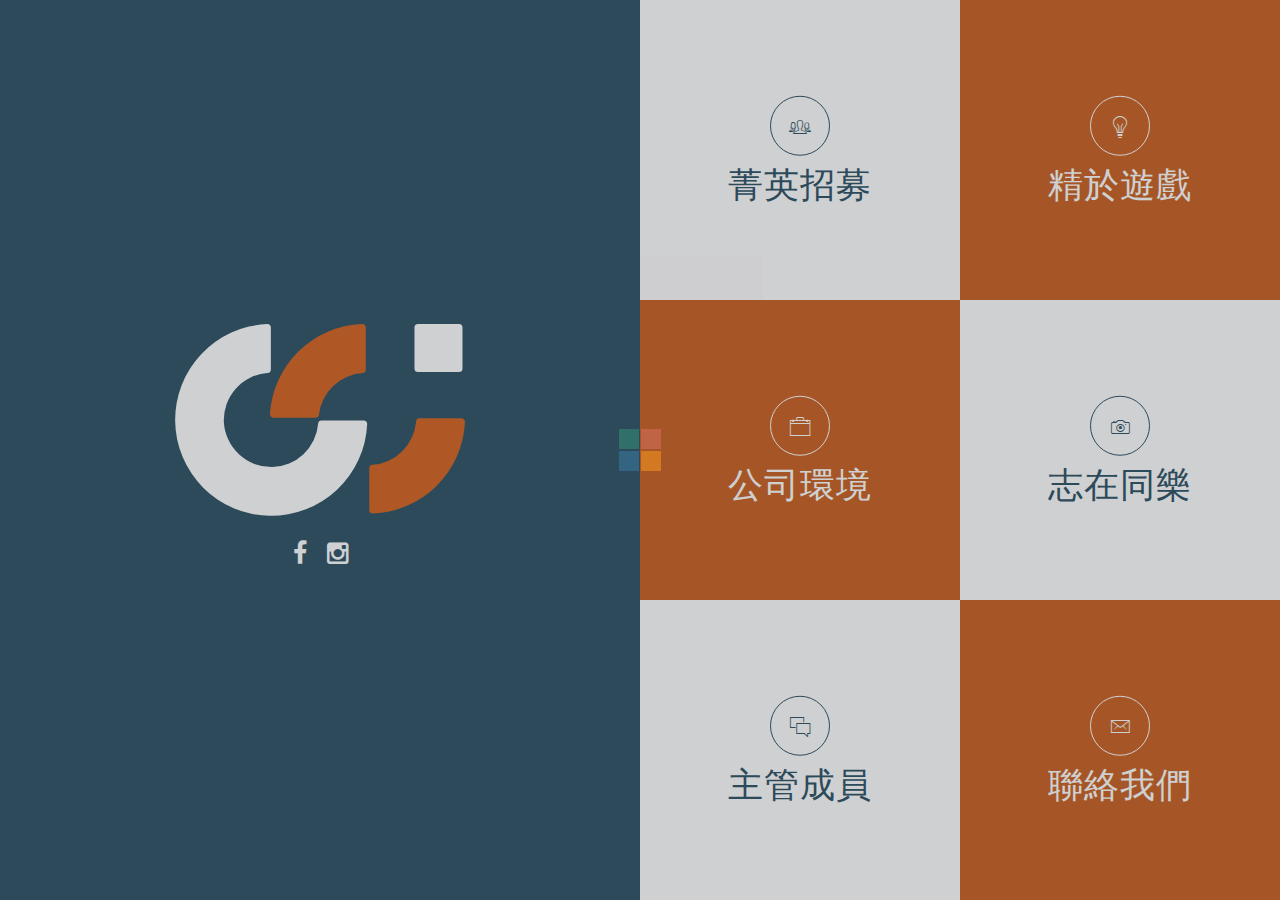
==== commit 8ef05a38: "deploy" ====
--- a/index.html
+++ b/index.html
@@ -460,14 +460,14 @@
                             <div class="pop-up-gallery">
 
                                 <div class="col-md-3 col-xs-12">
-                                    <a href="assets/img/activePic/05.jpg" class="popup_gallery">
+                                    <a href="assets/img/activePic/eat.jpg" class="popup_gallery">
                                         <img src="assets/img/activePic/eat.jpg" alt="Image 77"
                                             class="img-responsive center-block">
                                     </a>
                                 </div>
 
                                 <div class="col-md-3 col-xs-12">
-                                    <a href="assets/img/activePic/06.jpg" class="popup_gallery">
+                                    <a href="assets/img/activePic/eat2.jpg" class="popup_gallery">
                                         <img src="assets/img/activePic/eat2.jpg" alt="Image 66"
                                             class="img-responsive center-block">
                                     </a>
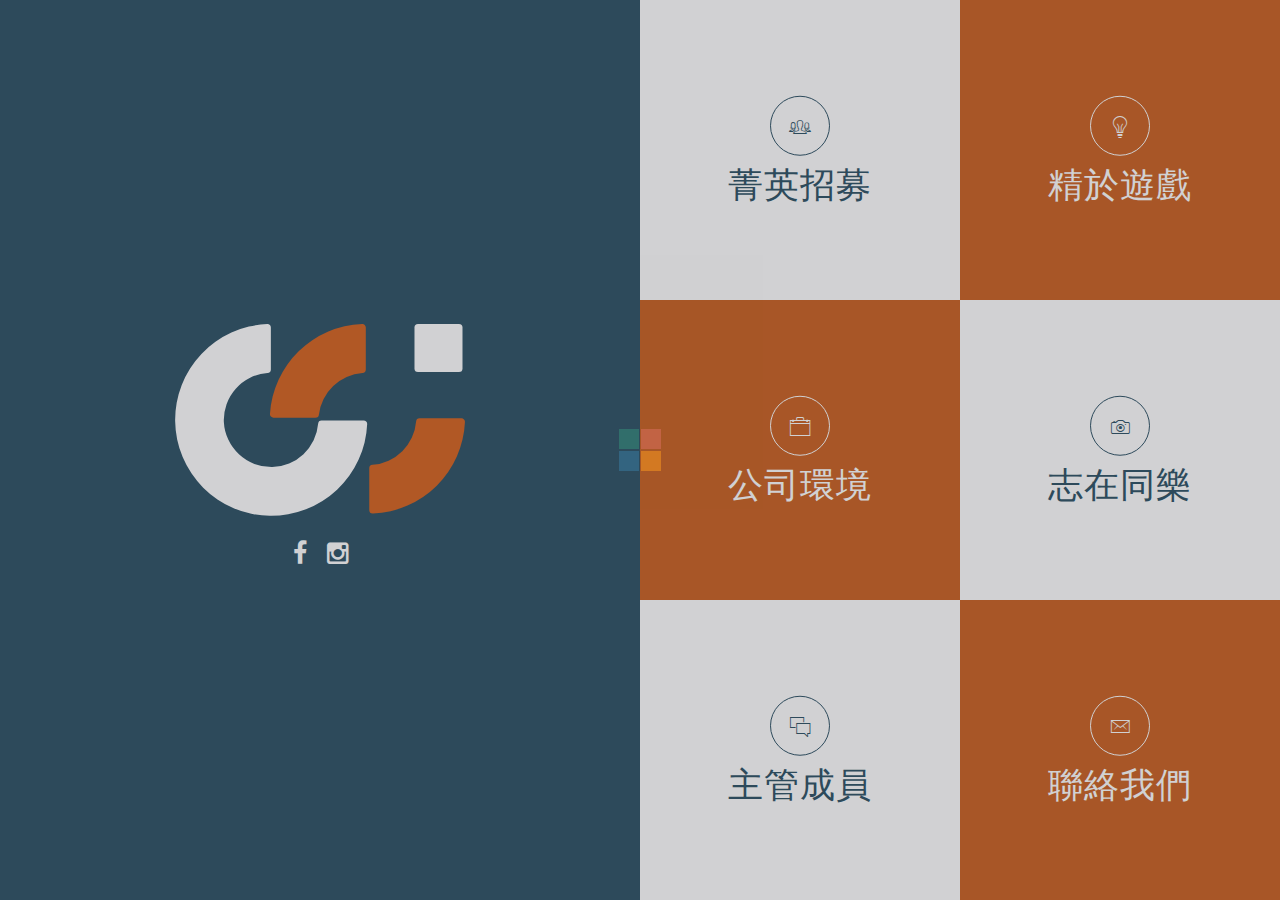
==== commit ae6fd534: "deploy" ====
--- a/index.html
+++ b/index.html
@@ -461,28 +461,28 @@
 
                                 <div class="col-md-3 col-xs-12">
                                     <a href="assets/img/activePic/eat.jpg" class="popup_gallery">
-                                        <img src="assets/img/activePic/eat.jpg" alt="Image 77"
+                                        <img src="assets/img/activePic/eat.jpg" alt="Image 6"
                                             class="img-responsive center-block">
                                     </a>
                                 </div>
 
                                 <div class="col-md-3 col-xs-12">
                                     <a href="assets/img/activePic/eat2.jpg" class="popup_gallery">
-                                        <img src="assets/img/activePic/eat2.jpg" alt="Image 66"
+                                        <img src="assets/img/activePic/eat2.jpg" alt="Image 7"
                                             class="img-responsive center-block">
                                     </a>
                                 </div>
 
                                 <div class="col-md-3 col-xs-12">
                                     <a href="assets/img/activePic/07.jpg" class="popup_gallery">
-                                        <img src="assets/img/activePic/07.jpg" alt="Image 7"
+                                        <img src="assets/img/activePic/07.jpg" alt="Image 8"
                                             class="img-responsive center-block">
                                     </a>
                                 </div>
 
                                 <div class="col-md-3 col-xs-12">
                                     <a href="assets/img/activePic/11.jpg" class="popup_gallery">
-                                        <img src="assets/img/activePic/11.jpg" alt="Image 11"
+                                        <img src="assets/img/activePic/11.jpg" alt="Image 9"
                                             class="img-responsive center-block">
                                     </a>
                                 </div>
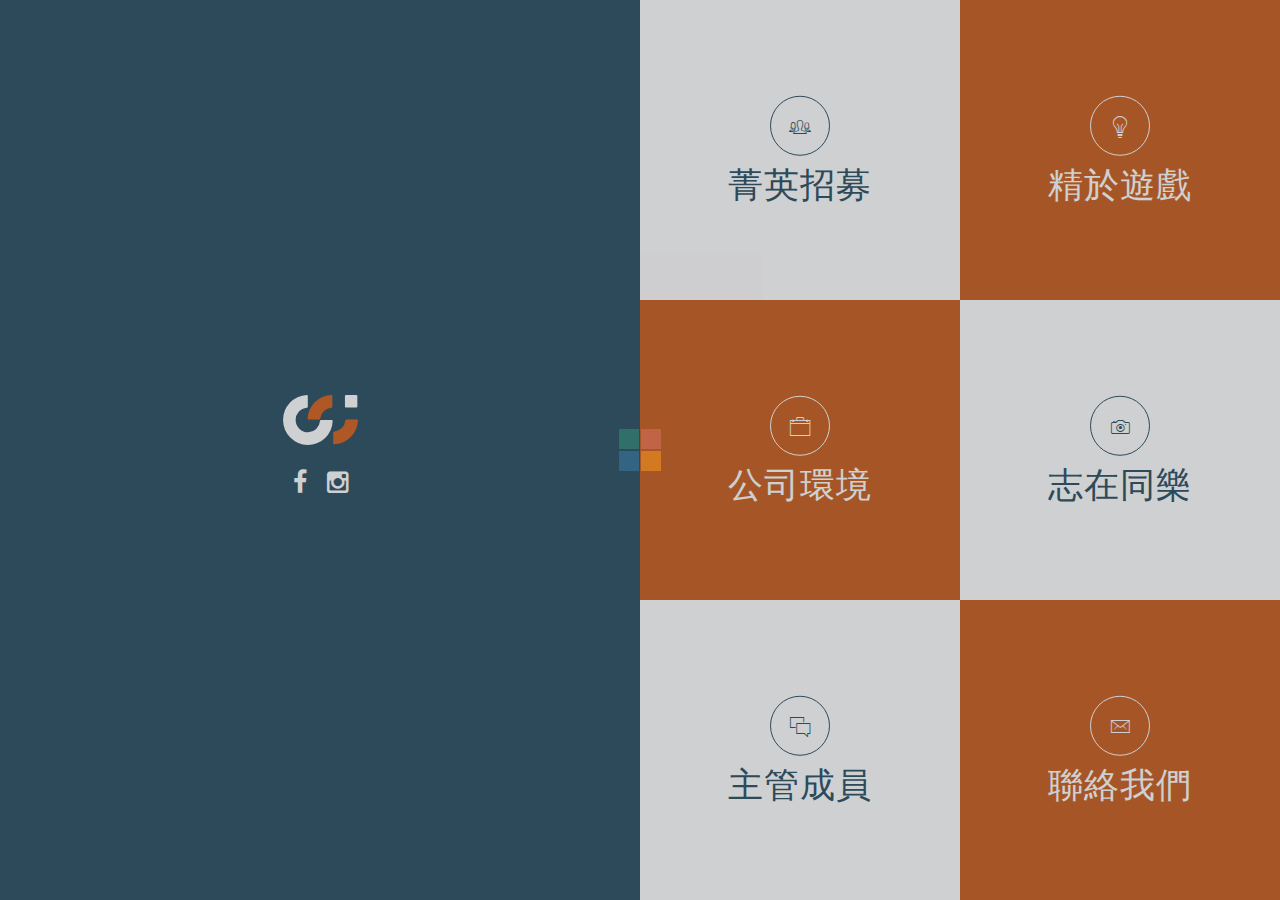
==== commit d7d17ec7: "deploy" ====
--- a/index.html
+++ b/index.html
@@ -292,9 +292,8 @@
                     <div class="col-md-10 col-md-offset-1 col-xs-10 col-xs-offset-1">
                         <div class="row">
                             <div class="col-md-10 col-md-offset-1">
-                                搞之訊專業製作團隊以多年市場經驗，整合最新技術與高科技硬體環 境，打造第三方平台提供各種資訊，設計風格新穎。
-因應網路趨勢發展與服務漸為產業核心的潮流，專注研發外，更提供客 戶服務，為客戶打造公平、公開的專屬平台。
-
+                                搞之訊專業製作團隊以多年市場經驗，整合最新技術與高科技硬體環境，打造第三方平台提供各種資訊，設計風格新穎。
+                                因應網路趨勢發展與服務漸為產業核心的潮流，專注研發外，更提供客 戶服務，為客戶打造公平、公開的專屬平台。
                             </div>
                         </div>
                     </div>
@@ -460,10 +459,11 @@
                             <div class="pop-up-gallery">
 
                                 <div class="col-md-3 col-xs-12">
-                                    <a href="assets/img/activePic/eat.jpg" class="popup_gallery">
-                                        <img src="assets/img/activePic/eat.jpg" alt="Image 6"
-                                            class="img-responsive center-block">
-                                    </a>
+                                    <a href="assets/img/activePic/vball.jpg" class="popup_gallery">
+                                        <img src="assets/img/activePic/vball.jpg" alt="Image 6"
+                                            class="img-responsive center-block">
+                                    </a>
+                                    <p class="text-center">保齡球大賽</p>
                                 </div>
 
                                 <div class="col-md-3 col-xs-12">
@@ -471,6 +471,7 @@
                                         <img src="assets/img/activePic/eat2.jpg" alt="Image 7"
                                             class="img-responsive center-block">
                                     </a>
+                                    <p class="text-center">饗食天堂聚餐</p>
                                 </div>
 
                                 <div class="col-md-3 col-xs-12">
@@ -478,6 +479,7 @@
                                         <img src="assets/img/activePic/07.jpg" alt="Image 8"
                                             class="img-responsive center-block">
                                     </a>
+                                    <p class="text-center">壽星慶祝</p>
                                 </div>
 
                                 <div class="col-md-3 col-xs-12">
@@ -485,6 +487,7 @@
                                         <img src="assets/img/activePic/11.jpg" alt="Image 9"
                                             class="img-responsive center-block">
                                     </a>
+                                    <p class="text-center">桌遊同樂</p>
                                 </div>
                             </div>
 
--- a/assets/css/style.css
+++ b/assets/css/style.css
@@ -493,6 +493,7 @@
 
 .flexBox img {
     width: 100%;
+    width: -webkit-fill-available;
 }
 
 /* .introduction img.logo {
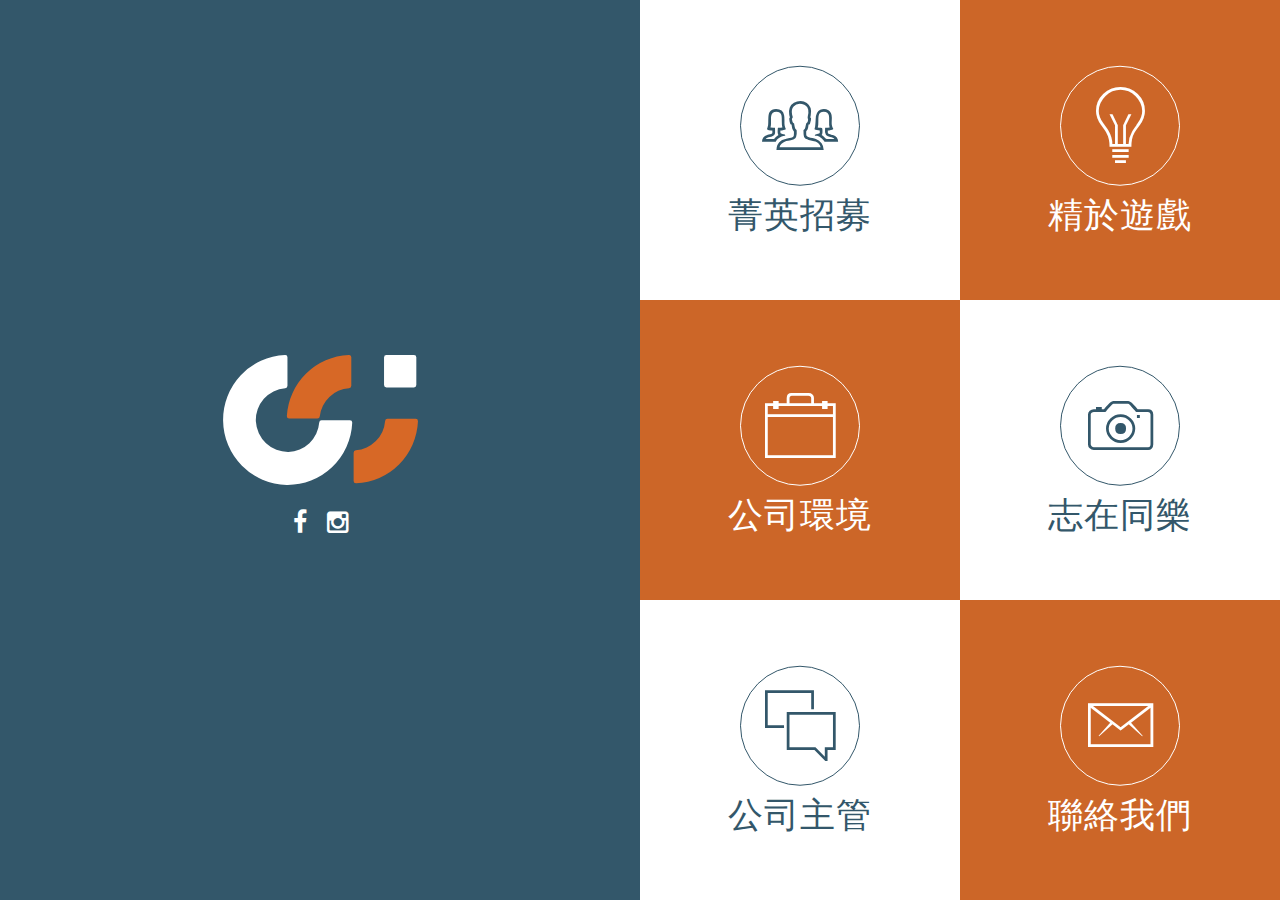
==== commit 877a9985: "deploy" ====
--- a/index.html
+++ b/index.html
@@ -68,7 +68,7 @@
 
         <div class="introduction flexBox image_logo_intro">
             <div class="intro-content ">
-                <div class="flexBox col-xs-9 col-sm-12">
+                <div class="flexBox homelogo col-xs-9 col-sm-12">
                     <img alt="" src="assets/img/logo.svg" class="">
                     <div class="social-media">
                     <a href="#" class="fa fa-facebook" data-toggle="tooltip" title="Facebook"></a>
@@ -129,7 +129,7 @@
                 <div class="mask white"></div>
                 <div class="heading white">
                     <i class="ion-ios-chatboxes-outline hidden-xs"></i>
-                    <h2>主管成員</h2>
+                    <h2>公司主管</h2>
                 </div>
             </div>
 
@@ -175,7 +175,7 @@
                 <!--( B ) What Can I Do -->
 
                 <div class="clearfix full-height">
-                    <h2 class="small-heading">主管成員</h2>
+                    <h2 class="small-heading">公司主管</h2>
                     <div class="col-md-10 col-md-offset-1 col-xs-10 col-xs-offset-1">
                         <div class="row">
 
@@ -433,7 +433,7 @@
 
                 <!--( a ) gallery images -->
 
-                <div class="clearfix">
+                <div class="clearfix full-height">
                     <h2 class="small-heading">志在同樂</h2>
                     <div class="col-md-10 col-md-offset-1 col-xs-10 col-xs-offset-1">
                         <div class="row">
@@ -548,7 +548,9 @@
                                 搞之訊科技積極尋找「志同道合」的夥伴一起創造歷史新頁，未來，我們深信翱騰的表現將會更加亮眼，歡迎不畏挑戰、勇於突破的您，加入我們的團隊。
                             </div>
                             <div class="project-controls">
-                                <button class="filter"><a href="https://www.104.com.tw/company/1a2x6bkooi?jobsource=checkc" target="_blank">最新求職資訊</a></button>
+                                <a href="https://www.104.com.tw/company/1a2x6bkooi?jobsource=checkc" target="_blank">
+                                   <button class="filter">最新求職資訊</button>
+                                </a>
                             </div>
                             <div class="flexBox">
                             <div class="col-md-8 col-xs-12">
@@ -629,7 +631,7 @@
 
                                     <div class="data">
                                         <i class="fa fa-phone"></i>
-                                        <span>
+                                        <span >
                                             電話:04-22546827<br>
                                             傳真:04-22548927
                                         </span>
--- a/assets/css/style.css
+++ b/assets/css/style.css
@@ -441,6 +441,14 @@
         font-size: 17px;
         max-width: 500px;
     }
+    .heading i {
+       height: 120px;
+       width: 120px;
+    }
+    .white i {
+        height: 120px;
+        width: 120px;
+    }
 }
 
 @media (max-width: 767px) {
@@ -463,8 +471,8 @@
 /* ( a ) Homepage */
 
 .home-page {
-    width: 100vw;
-    height: 100vh;
+    width: 100%;
+    height: 100%;
     overflow: hidden;
     position: fixed;
     top: 0;
@@ -494,6 +502,10 @@
 .flexBox img {
     width: 100%;
     width: -webkit-fill-available;
+}
+
+.homelogo {
+    min-width: 225px;
 }
 
 /* .introduction img.logo {
@@ -672,10 +684,10 @@
     display: block;
     font-size: 25px;
     height: 60px;
+    width: 60px;
     line-height: 60px;
     margin: auto auto 10px;
     text-align: center;
-    width: 60px;
     -webkir-transition: all 0.3s;
     -webkit-transition: all 0.3s;
     transition: all 0.3s;
@@ -689,10 +701,10 @@
     display: block;
     font-size: 25px;
     height: 60px;
+    width: 60px;
     line-height: 60px;
     margin: auto auto 10px;
     text-align: center;
-    width: 60px;
     -webkir-transition: all 0.3s;
     -webkit-transition: all 0.3s;
     transition: all 0.3s;
@@ -756,9 +768,9 @@
     display: none;
 }
 
-.full-height {
+/* .full-height {
     min-height: calc(100vh - 68px);
-}
+} */
 
 .profile-page,
 .service-page,
@@ -1168,7 +1180,7 @@
 .filter {
     background: none;
     border: 1px solid #ff7f32;
-    color: #fff;
+    color: #ff7f32;
     margin: 10px 0;
     padding: 10px 25px;
     -webkir-transition: all 0.3s;
@@ -1430,10 +1442,6 @@
     width: 60px;
 }
 
-.contact-info .data span {
-    padding-top: 18px;
-}
-
 .contact-info .data:first-child span {
     padding-top: 7px;
 }
@@ -1524,7 +1532,6 @@
 .footer {
     background-color: #33576a !important;
     padding: 20px 0px 10px 0px;
-    margin-top: 30px;
 }
 
 .footer_min {
@@ -1710,4 +1717,23 @@
         margin: 20px 0px;
     }
     
+}
+
+@media (min-width: 768px) {
+    .heading i {
+       height: 120px;
+       width: 120px;
+       font-size: 87px;
+       display: flex;
+       justify-content: center;
+       align-items: center;
+    }
+    .white i {
+        height: 120px;
+        width: 120px;
+        font-size: 87px;
+        display: flex;
+        justify-content: center;
+        align-items: center;
+    }
 }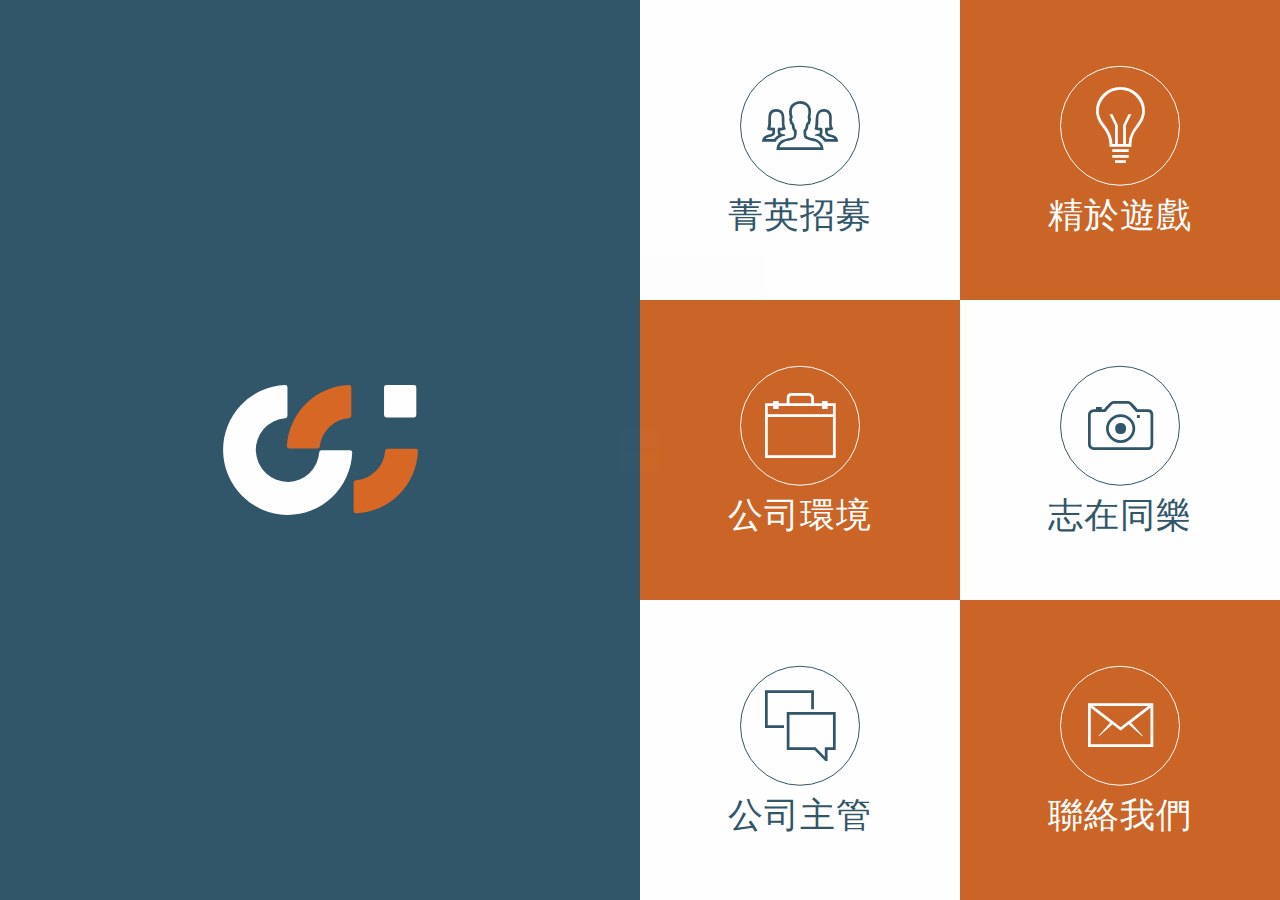
==== commit bde70ef4: "deploy" ====
--- a/index.html
+++ b/index.html
@@ -70,10 +70,10 @@
             <div class="intro-content ">
                 <div class="flexBox homelogo col-xs-9 col-sm-12">
                     <img alt="" src="assets/img/logo.svg" class="">
-                    <div class="social-media">
+                    <!-- <div class="social-media">
                     <a href="#" class="fa fa-facebook" data-toggle="tooltip" title="Facebook"></a>
                     <a href="#" class="fa fa-instagram" data-toggle="tooltip" title="Instagram"></a>
-                    </div>
+                    </div> -->
                     <!-- Social Media Icons [ END ] -->
                 </div>
             </div>
@@ -293,7 +293,7 @@
                         <div class="row">
                             <div class="col-md-10 col-md-offset-1">
                                 搞之訊專業製作團隊以多年市場經驗，整合最新技術與高科技硬體環境，打造第三方平台提供各種資訊，設計風格新穎。
-                                因應網路趨勢發展與服務漸為產業核心的潮流，專注研發外，更提供客 戶服務，為客戶打造公平、公開的專屬平台。
+                                因應網路趨勢發展與服務漸為產業核心的潮流，專注研發外，更提供客戶服務，為客戶打造公平、公開的專屬平台。
                             </div>
                         </div>
                     </div>
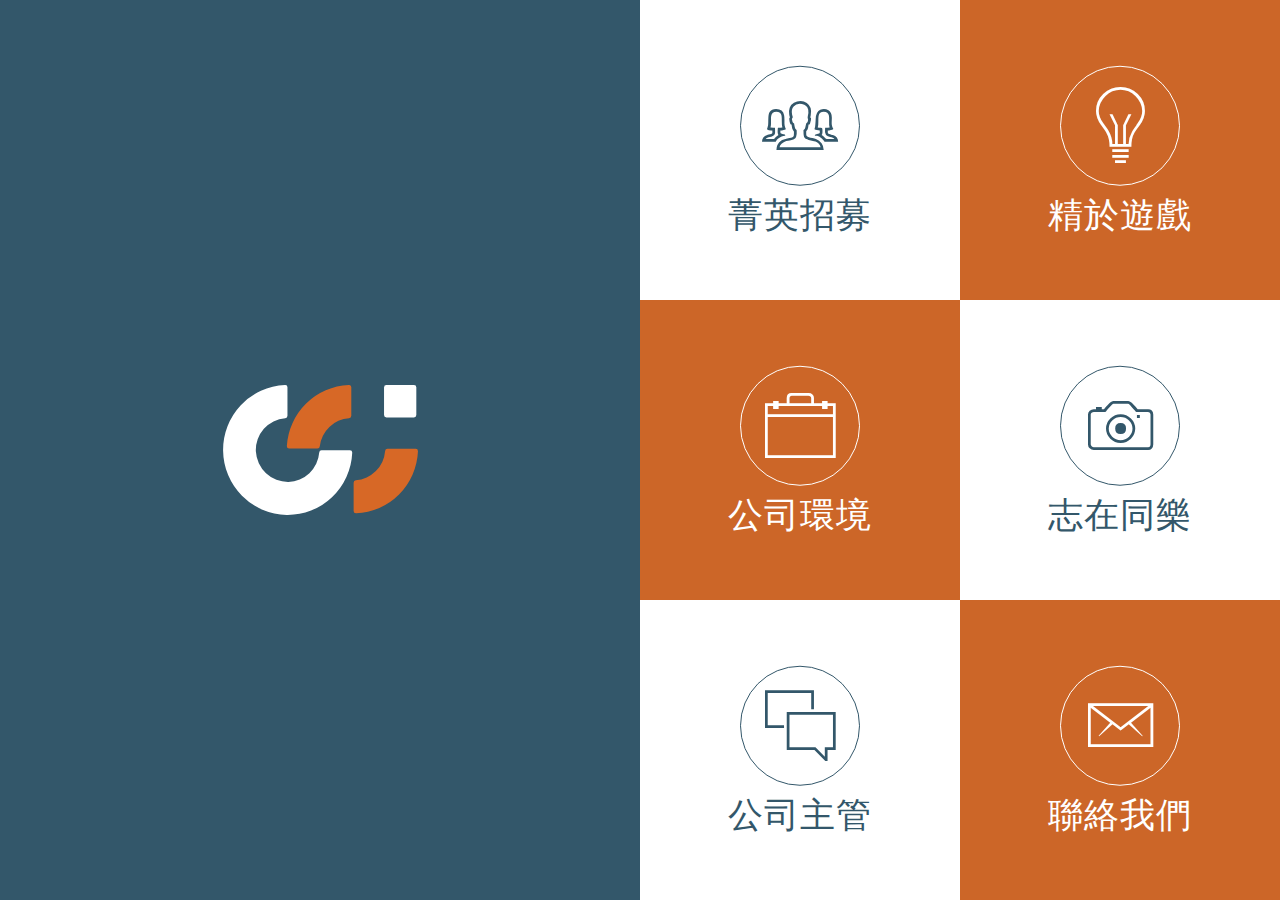
==== commit e5d3ceac: "[Added] text" ====
--- a/index.html
+++ b/index.html
@@ -12,7 +12,7 @@
 
     <!-- title and favicon -->
 
-    <title>搞資訊 :: 專業的團隊</title>
+    <title>搞之訊</title>
 
 
     <!--necessary stylesheets -->
@@ -249,7 +249,7 @@
                         <div class="row">
                             <div class="col-md-6 col-sm-12 col-xs-12">
                                 <p class="copyright">Copyright &copy; 2020
-                                    <a href="#">搞之訊有限公司</a>
+                                    <a href="#">搞之訊科技有限公司</a>
                                 </p>
                             </div>
 
@@ -307,7 +307,7 @@
                         <div class="row">
                             <div class="col-md-6 col-sm-12 col-xs-12">
                                 <p class="copyright">Copyright &copy; 2020
-                                    <a href="#">搞之訊有限公司</a>
+                                    <a href="#">搞之訊科技有限公司</a>
                                 </p>
                             </div>
 
@@ -396,7 +396,7 @@
                         <div class="row">
                             <div class="col-md-6 col-sm-12 col-xs-12">
                                 <p class="copyright">Copyright &copy; 2020
-                                    <a href="#">搞之訊有限公司</a>
+                                    <a href="#">搞之訊科技有限公司</a>
                                 </p>
                             </div>
 
@@ -502,7 +502,7 @@
                         <div class="row">
                             <div class="col-md-6 col-sm-12 col-xs-12">
                                 <p class="copyright">Copyright &copy; 2020
-                                    <a href="#">搞之訊有限公司</a>
+                                    <a href="#">搞之訊科技有限公司</a>
                                 </p>
                             </div>
 
@@ -570,7 +570,7 @@
                     <div class="row">
                         <div class="col-md-6 col-sm-12 col-xs-12">
                             <p class="copyright">Copyright &copy; 2020
-                                <a href="#">搞之訊有限公司</a>
+                                <a href="#">搞之訊科技有限公司</a>
                             </p>
                         </div>
 
@@ -688,7 +688,7 @@
                         <div class="row">
                             <div class="col-md-6 col-sm-12 col-xs-12">
                                 <p class="copyright">Copyright &copy; 2020
-                                    <a href="#">搞之訊有限公司</a>
+                                    <a href="#">搞之訊科技有限公司</a>
                                 </p>
                             </div>
 
